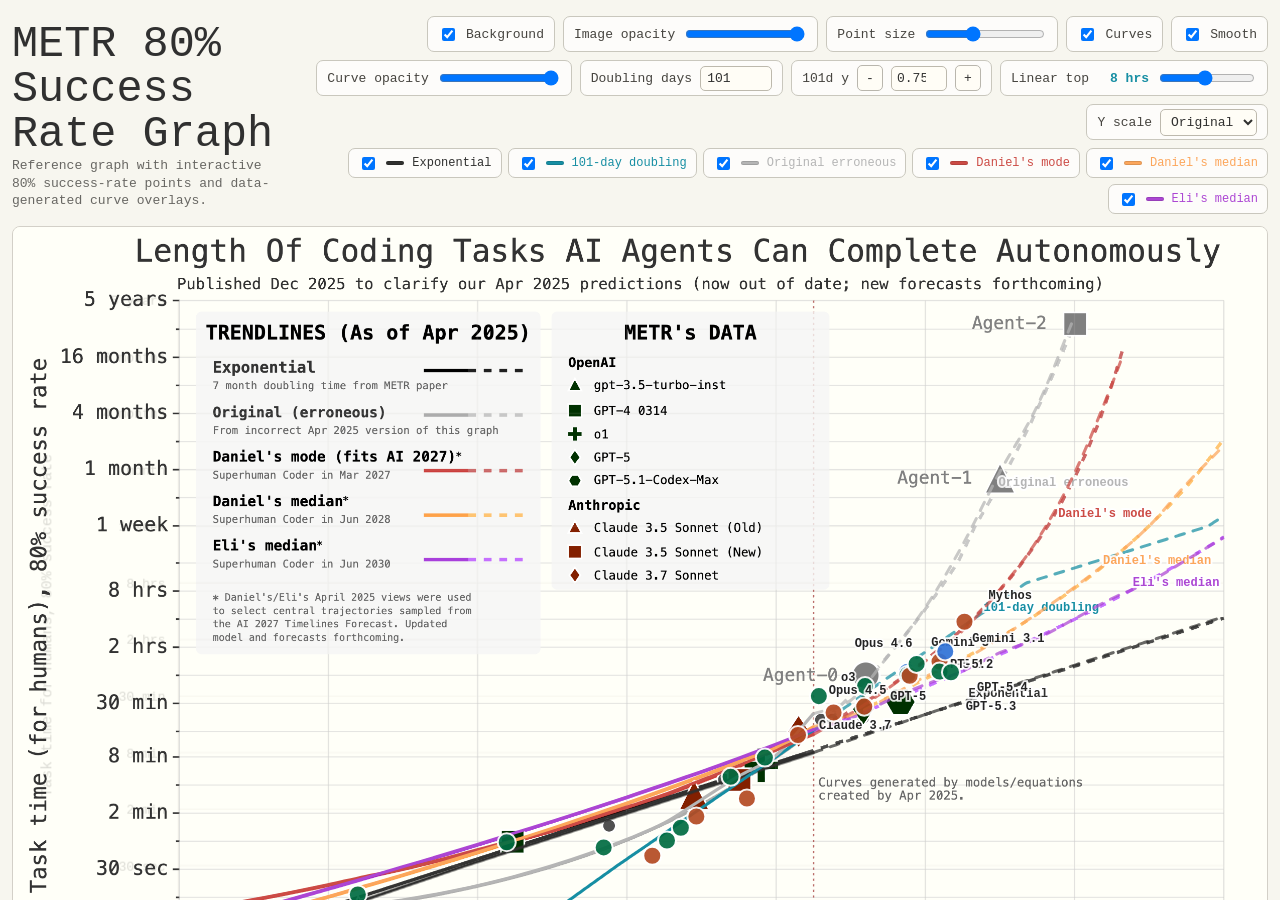
==== index.html @ 04ca9c7e "Initial interactive AI 2027 graph" ====
<!doctype html>
<html lang="en">
  <head>
    <meta charset="utf-8" />
    <meta name="viewport" content="width=device-width, initial-scale=1" />
    <meta http-equiv="cache-control" content="no-store" />
    <meta http-equiv="pragma" content="no-cache" />
    <meta http-equiv="expires" content="0" />
    <meta http-equiv="refresh" content="0; url=./graph.html?v=20260511-12" />
    <title>METR 80% Success Rate Graph</title>
    <style>
      body {
        margin: 0;
        background: #f7f6ef;
        color: #303030;
        font-family: ui-monospace, "SFMono-Regular", "SF Mono", Menlo, Consolas, monospace;
      }

      main {
        width: min(100vw - 24px, 1400px);
        margin: 0 auto;
        padding: 18px 0;
      }

      a {
        color: #176f3d;
      }
    </style>
  </head>
  <body>
    <main>
      <p>Opening <a href="./graph.html?v=20260511-12">the graph-first version</a>...</p>
    </main>
  </body>
</html>
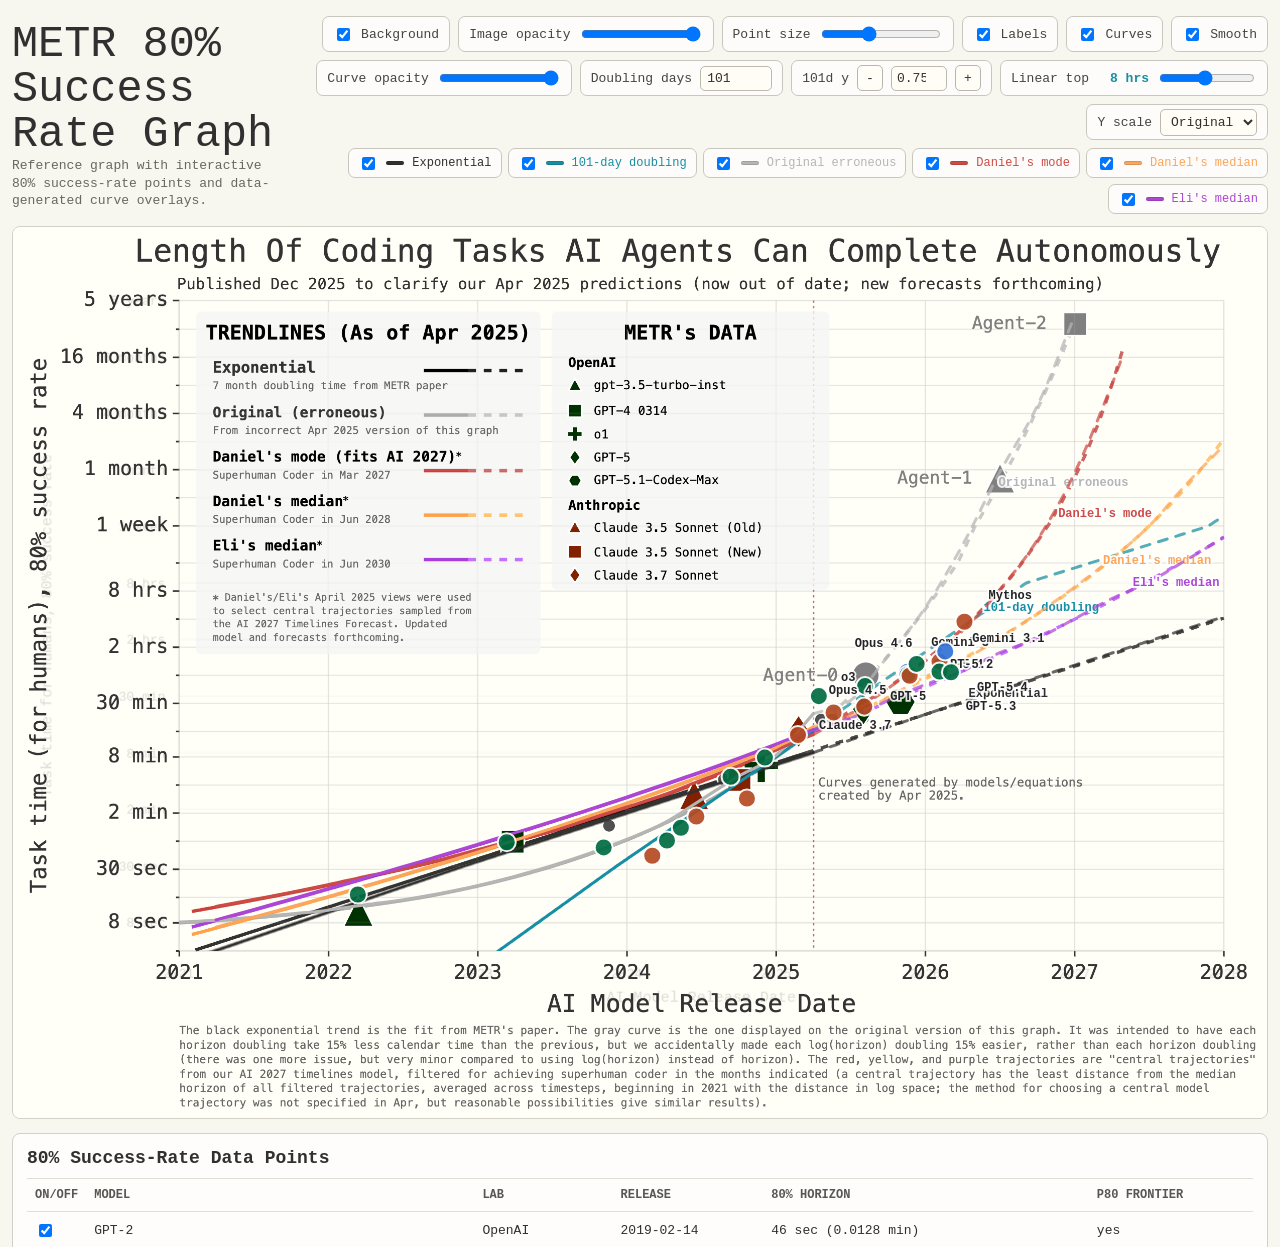
==== commit e097344f: "Add model label toggle" ====
--- a/index.html
+++ b/index.html
@@ -6,7 +6,7 @@
     <meta http-equiv="cache-control" content="no-store" />
     <meta http-equiv="pragma" content="no-cache" />
     <meta http-equiv="expires" content="0" />
-    <meta http-equiv="refresh" content="0; url=./graph.html?v=20260511-12" />
+    <meta http-equiv="refresh" content="0; url=./graph.html?v=20260511-13" />
     <title>METR 80% Success Rate Graph</title>
     <style>
       body {
@@ -29,7 +29,7 @@
   </head>
   <body>
     <main>
-      <p>Opening <a href="./graph.html?v=20260511-12">the graph-first version</a>...</p>
+      <p>Opening <a href="./graph.html?v=20260511-13">the graph-first version</a>...</p>
     </main>
   </body>
 </html>
